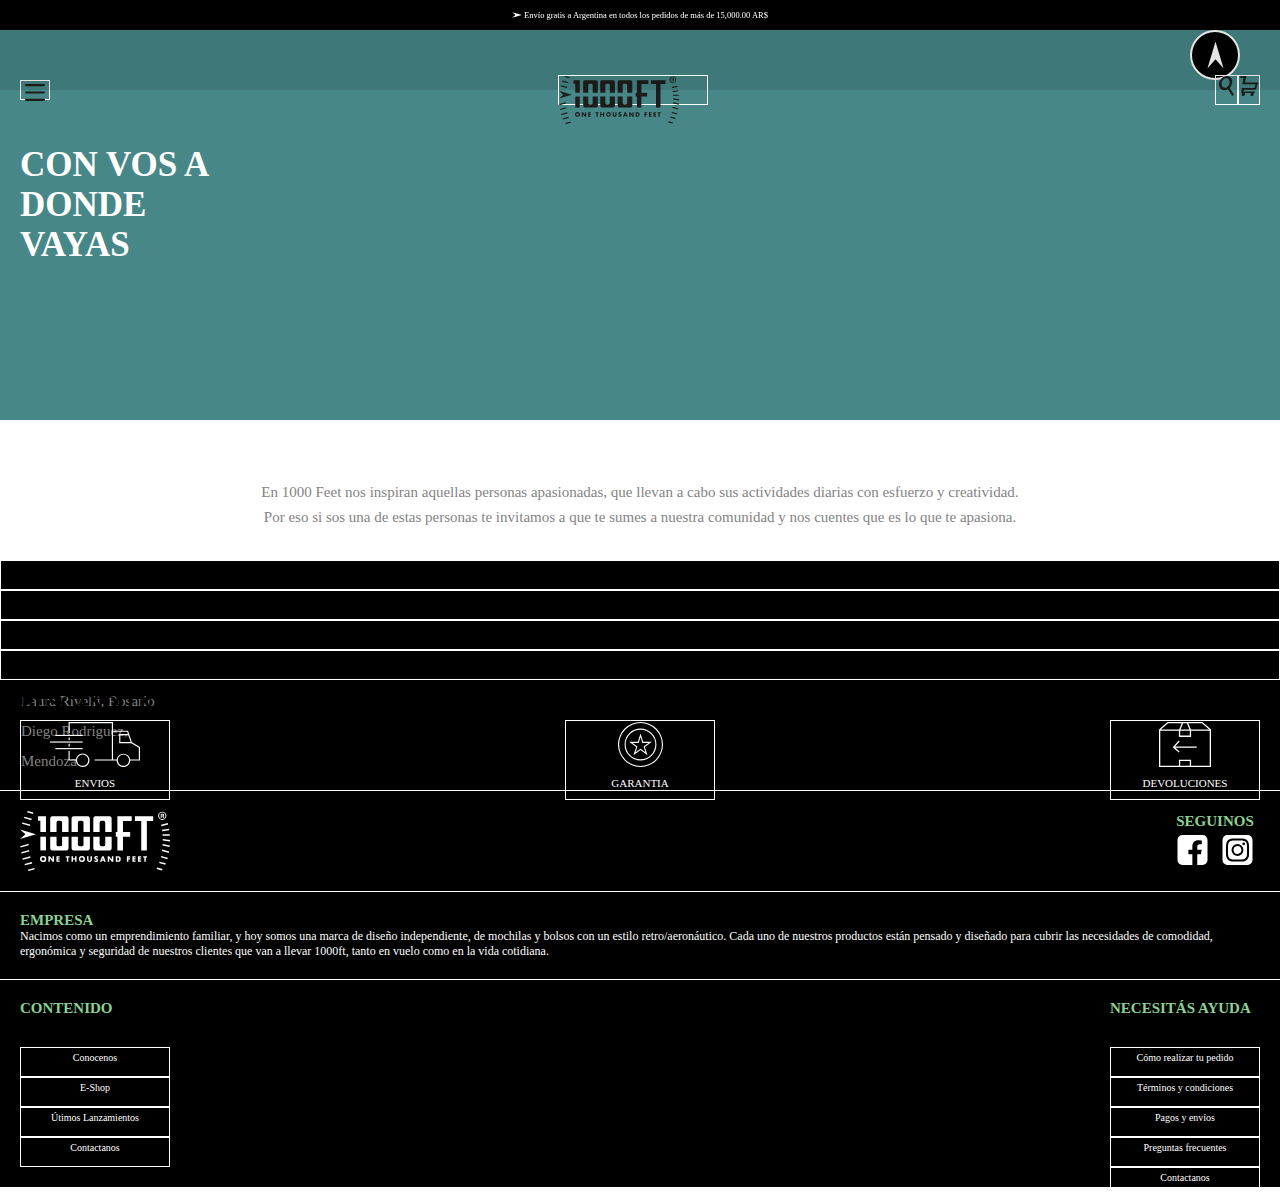
==== pages/comunidad.html @ bb214f0b "mi primer commit" ====
<!DOCTYPE html>
<html lang="es">
<head>
    <meta charset="UTF-8">
    <meta http-equiv="X-UA-Compatible" content="IE=edge">
    <meta name="viewport" content="width=device-width, initial-scale=1.0">
    <link rel="shortcut icon" href="../assets/img/1000ftfavicon.png">
    <link rel="stylesheet" href="../css/futura.css">
    <link rel="stylesheet" href="../css/montserrat.css">
    <link rel="stylesheet" href="../css/estilos.css">
    <title>1000 FT</title>
</head>

<body>
    <header>
        <div class="marquesina">
            <img src="../assets/img/flecha_envios.svg" alt="flecha_envios">
            Envío gratis a Argentina en todos los pedidos de más de 15,000.00 AR$
        </div>
        <div class="flex_contenedor_padre">
            <a class="hamburguesa" href="#">
                <img src="../assets/img/hamburguesa.svg" alt="hamburguesa">
            </a>
            <nav class="nav_bar">
                <ul>
                    <li><a href="pages/mision.html">MISIÓN</a></li>
                    <li><a href="pages/productos.html">PRODUCTOS</a></li>
                    <li><a href="pages/novedades.html">NOVEDADES</a></li>
                    <li><a href="pages/contacto.html">CONTACTO</a></li>
                </ul>
            </nav>
            <a href="../index.html"><img class="logo" src="../assets/img/logo_1000feet_home.svg" alt="1000feet"></a>
            <div class="lupa_carrito">
                <a href="">
                    <img src="../assets/img/lupa.svg" alt="lupa">
                </a>
                <a href="">
                    <img src="../assets/img/carrito.svg" alt="carrito">
                </a>
            </div>
        </div>
    </header>

    <main>
        <div class="banner_comunidad">
            <h1>CON VOS A DONDE VAYAS</h1>
        </div>
    </main>

    <section>
        <div class="section1_encabezado">
            <div class="fondo_skew">
                <h2>BIENVENIDOS</h2>
            </div>
            <p>En 1000 Feet nos inspiran aquellas personas apasionadas, que llevan a cabo sus actividades diarias con esfuerzo y creatividad.<br> Por eso si sos una de estas personas te invitamos a que te sumes a nuestra comunidad y nos cuentes que es lo que te apasiona.</p>        
        </div>
        <div class="grid_container_comunidad">
            <a class="nota1" href="#">
                <img src="" alt="">
                <div class="bajada_nota">
                    <h4>DEJAR TODO POR UN SUEÑO</h4>
                    <p>Kevin Ramirez, Buenos Aires</p>
                </div>
                
            </a>
            <a class="nota2" href="#">
                <img src="" alt="">
                <div class="bajada_nota">
                    <h4>CAPTURANDO MOMENTOS UNICOS</h4>
                    <p>Jimena Fossati, Cordoba</p>
                </div>
            </a>
            <a class="nota3" href="#">
                <img src="" alt="">
                <div class="bajada_nota">
                    <h4>CONSTRUYENDO EL DIA A DIA</h4>
                    <p>Laura Rivelli, Rosario</p>
                </div>
            </a>
            <a class="nota4" href="#">
                <img src="" alt="">
                <div class="bajada_nota">
                    <h4>BUSCANDO NUEVOS DESAFIOS</h4>
                    <p>Diego Rodriguez, Mendoza</p>
                </div>
            </a>
        </div>
        
    </section>

    <footer>
        <div class="shipping">
            <a class="bajada" href="#">
                <img src="../assets/img/envios.svg" alt="">
                <p>ENVIOS</p>
            </a>
            <a class="bajada" href="#">
                <img src="../assets/img/garantia.svg" alt="">
                <p>GARANTIA</p>
            </a>
            <a class="bajada" href="#">
                <img src="../assets/img/devoluciones.svg" alt="">
                <p>DEVOLUCIONES</p>
            </a>
        </div>

        <div class="grid_container_footer">
            <div class="logo_footer">
                <img src="../assets/img/logo_1000feet_footer_blanco.svg" alt="logo_footer">
                <div class="redes">
                    <h5>SEGUINOS</h5>
                    <div>
                        <img src="../assets/img/facebook_blanco.svg" alt="facebook">
                        <img src="../assets/img/instagram_blanco.svg" alt="instagram">
                    </div>
                </div>
            </div>
            <div class="empresa_footer">
                <h5>EMPRESA</h5>
                <p>Nacimos como un emprendimiento familiar, y hoy somos una marca de diseño independiente, de mochilas y bolsos con un estilo retro/aeronáutico. Cada uno de nuestros productos están pensado y diseñado para cubrir las necesidades de comodidad, ergonómica y seguridad de nuestros clientes que van a llevar 1000ft, tanto en vuelo como en la vida cotidiana.</p>
            </div>
            <div class="contenido_ayuda">
                <div class="contenido_footer">
                    <h5>CONTENIDO</h5>
                    <div>
                        <a href="pages/mision.html">Conocenos</a>
                        <a href="pages/productos.html">E-Shop</a>
                        <a href="pages/novedades.html">Útimos Lanzamientos</a>
                        <a href="pages/contacto.html">Contactanos</a>
                    </div>
                    
                </div>
                <div class="ayuda_footer">
                    <h5>NECESITÁS AYUDA</h5>
                    <div>
                    <a href="pages/pedidos.html">Cómo realizar tu pedido</a>
                    <a href="pages/terminos_condiciones.html">Términos y condiciones</a>
                    <a href="pages/pagos_envios.html">Pagos y envíos</a>
                    <a href="pages/preguntas_frecuentes.html">Preguntas frecuentes</a>
                    <a href="pages/contacto.html">Contactanos</a>
                    </div>
                </div>
            </div>
        </div>
        
    </footer>
    <a href="#" class="subir"></a>
</body>
</html>
---- css/futura.css ----
@font-face {
    font-family: "FuturaStd-BoldOblique";
    src: url("../fonts/FuturaStd-BoldOblique.otf") format("opentype");
}

@font-face {
    font-family: "FuturaStd-HeavyOblique";
    src: url("../fonts/FuturaStd-HeavyOblique.otf") format("opentype");
}
---- css/montserrat.css ----
@font-face {
    font-family: "Montserrat-Medium";
    src: url("../fonts/Montserrat-Medium.otf") format("opentype");
}

@font-face {
    font-family: "Montserrat-Italic";
    src: url("../fonts/Montserrat-Italic.otf") format("opentype");
}


@font-face {
    font-family: "Montserrat-Regular";
    src: url("../fonts/Montserrat-Regular.otf") format("opentype");
}
---- css/estilos.css ----
*{
    padding: 0px;
    margin: 0px;
    box-sizing: border-box;
}
html{
    scroll-behavior: smooth ;
}
.subir{
    height: 50px;
    width: 50px;
    border: solid white 2px;
    border-radius: 50%;
    background-color: black;
    position: fixed;
    bottom: 40px;
    right: 40px;
    text-align: center;
    line-height: 40px;
    background-image: url(../assets/img/flecha_subir.svg);
    background-position: center;
    background-repeat: no-repeat;
    background-size: 17px;
}

/* HEADER STYLE */
header{
    height:90px;
    width: 100%;
    z-index: 98;
    position: absolute;
    /* background-color: blue; */
}

.marquesina{
    height: 30px;
    width: 100%;
    line-height: 30px;
    text-align: center;
    font-size: 8.5px;
    background-color: black;
    color: white;
    overflow: hidden;
    padding: 0px 20px 0px 20px;
    
}

.marquesina img{
    width: 10px;
    line-height: 30px;
}

.flex_contenedor_padre{
    display: flex;
    flex-flow: row nowrap;
    justify-content: space-between;
    align-items: center;
    height: 60px;
    width: 100%;
    background-color: #0000001c;
    padding: 20px;
}

.nav_bar{
    background-color: aqua;
    display: none;
}
.nav_bar ul li{
    list-style: none;
}

.hamburguesa{
    height: 20px;
    width: 30px;
    mix-blend-mode: multiply;
    /* background-color: bisque; */
}

.hamburguesa img{
    height: 17px;
    text-align: left;
    mix-blend-mode: multiply;
}

.logo{
    color: aqua;
    width: 120px;
    align-items: center;
    display: block;
    mix-blend-mode: multiply;
    position: relative;
    text-align: center;
    z-index: 99;
    /* background-color: antiquewhite */
    ;
}

.lupa_carrito{
    height: 25px;
    width: 45px;
    text-align: center;
    mix-blend-mode: multiply;
    /* background-color: blue; */
    display: flex;
    align-items: center;
    justify-content: space-between;
}

div.lupa_carrito img{
    height: 20px;
    margin: auto;
    text-align: center;
    mix-blend-mode: multiply;
    display: inline;

}

/* MAIN STYLE */
main{
    align-items: center;
    height: 420px;
    width: 100%;
    position: relative;
    overflow: hidden;
    background-color: blue;
}
.banner{
top: 40px;
height: 420px;
width: 100%;
padding: 20px;
background-size: cover;
background-repeat: no-repeat;
background-position: -148px;
}

h1{
    top: 25px;
    width: 200px;
    font-size: 35px;
    color: white;
    margin-top: 100px;
    position: relative;
}

a{
    top: 30px;
    height: 30px;
    width: 150px;
    border: solid white 1px;
    display: block;
    text-align: center;
    line-height: 30px;
    color: white;
    position: relative;
    text-decoration: none;
}


a p{
    width: 150px;
    display: block;
    text-align: center;
    line-height: 30px;
    font-size: 17px;
    color: white;
    position: relative;
}



/* PRODUCTOS CATEGORIAS */

.grid_container_productos{
    height: auto;
    width: 100%;
}

.productos img{
    width: 100%;
}
.section1_encabezado{
    width: 100%;
    display: flex;
    flex-direction: column;
    justify-content: space-between;
    align-items: center;
    /* background-color: aqua; */
    padding:  20px 0px 20px 0px;
}

.section1_encabezado p{
    width: 100%;
    font-size: 15px;
    line-height: 25px;
    color: rgb(131, 131, 131);
    text-align: center;
    /* background-color: aqua; */
    padding: 10px 20px 0px 20px;
}

h2{
    text-align: center;
    line-height: 30px;
    color: white;
    font-size: 18px;
    transform: skewX(9deg);
}
.productos{
    display: flex;
    justify-content: space-evenly;
    align-items: center;
    flex-direction: column;
    text-decoration: none;
}

.productos:hover img{
    opacity: 0.7;
}

.productos p{
    height: 40px;
    line-height: 40px;
    color: rgb(131, 131, 131);
    /* background-color: blue; */
    

}

/* SECTION COMUNIDAD StYLE */
section.comunidad{
    height: 250px;
    width: 100%;
    padding-left: 20px;
    background-size: cover;
    background-repeat: no-repeat;
    background-position: -190px;
    background-color: aqua;
    display: flex;
    flex-flow: column wrap;
    justify-content: center;
    justify-items: center;
    }

h3{
    width: 180px;
    font-size: 30px;
    color: white;
    position: relative;
}

section a{
    top: 10px;
    height: 30px;
    width: 150px;
    border: solid white 1px;
    display: block;
    text-align: center;
    line-height: 30px;
    color: white;
    position: relative;
    text-decoration: none;
}

/* FOOTER SYLE */

footer{
    height: 100%;
    width: 100%;
    background-color: black;


}

.shipping{
    display: flex;
    flex-flow: row nowrap;
    justify-content: space-between;
    align-items: center;
    border-bottom: 1px solid white;
    padding: 20px;
}

.shipping a{
    display: flex;
    flex-flow: column nowrap;
    justify-content: space-around;
    align-items: center;
}


.shipping img{
    height: 45px;
}
.bajada{
    display:flex ;
    flex-flow: row nowrap;
    justify-content: space-between;
    align-items: center;
    height: 80px;
}
.shipping P{
    color: white;
    font-size: 11px;
}

.logo_footer{

    width: 100%;
    padding: 20px;
    border-bottom: 1px solid white;
    display: inline;
    display: flex;
    flex-flow: row nowrap;
    justify-content: space-between;
    align-items: center;

}

.logo_footer img{
    width: 150px;
}

.redes{
    display: inline;
    display: flex;
    flex-flow: column nowrap;
    justify-content: center;
    align-items: center;
    /* border-bottom: 1px solid white; */
    /* background-color: rgb(34, 20, 128); */
}

.redes div{
    display: flex;
    flex-flow: row nowrap;
    justify-content: space-evenly;
    align-items: center;
    height: 40px;
    width: 90px;
    /* background-color: rgb(28, 180, 180); */
}
.redes img{
    height: 30px;
}


.empresa_footer{
    display: flex;
    flex-flow: column nowrap;
    justify-content: center;
    border-bottom: 1px solid white;
    /* background-color: aquamarine; */
    padding: 20px;
}

.empresa_footer p{
    width: 100%;
    color: white;
    font-size: 12px;
    line-height: 15px;
}

.contenido_ayuda{
    width: 100%;
    padding: 20px;
    display: inline;
    display: flex;
    flex-flow: row nowrap;
    justify-content: space-between;
    align-items: flex-start;
}
.contenido_footer{
    display: flex;
    flex-flow: column nowrap;
    justify-content: flex-start;
    /* background-color: aqua; */
}


.ayuda_footer{
    display: flex;
    flex-flow: column nowrap;
    justify-content: flex-start;
    /* background-color: aqua; */
}

h5{
    font-size: 15px;
    text-transform: uppercase;
    color: rgb(139, 209, 147);
}

footer a{
    color: rgb(255, 255, 255);
    text-decoration: none;
    display: block;
    font-size: 10px;
    line-height: 20px;
}



.banner_comunidad{
    top: 40px;
    height: 420px;
    width: 100%;
    padding: 20px;
    background-size: cover;
    background-repeat: no-repeat;
    background-position: -450px;
    background-color: rgb(71, 135, 135);
    }
.bajada_nota{
    padding: 10px 20px 20px 20px;
}

.grid_container_comunidad{
    height: auto;
    width: 100%;
}

.grid_container_comunidad a{
    text-decoration: none;
    width: 100%;
    background-color: black;
}

.grid_container_comunidad img{
    width: 100%;
}

.grid_container_comunidad h4{
    text-align: left;
    line-height: 25px;
    color: black;
    font-size: 20px;

}

.grid_container_comunidad h4+p{
    text-align: left;
    line-height: 30px;
    color: rgb(131, 131, 131);
    font-size: 15px;
}
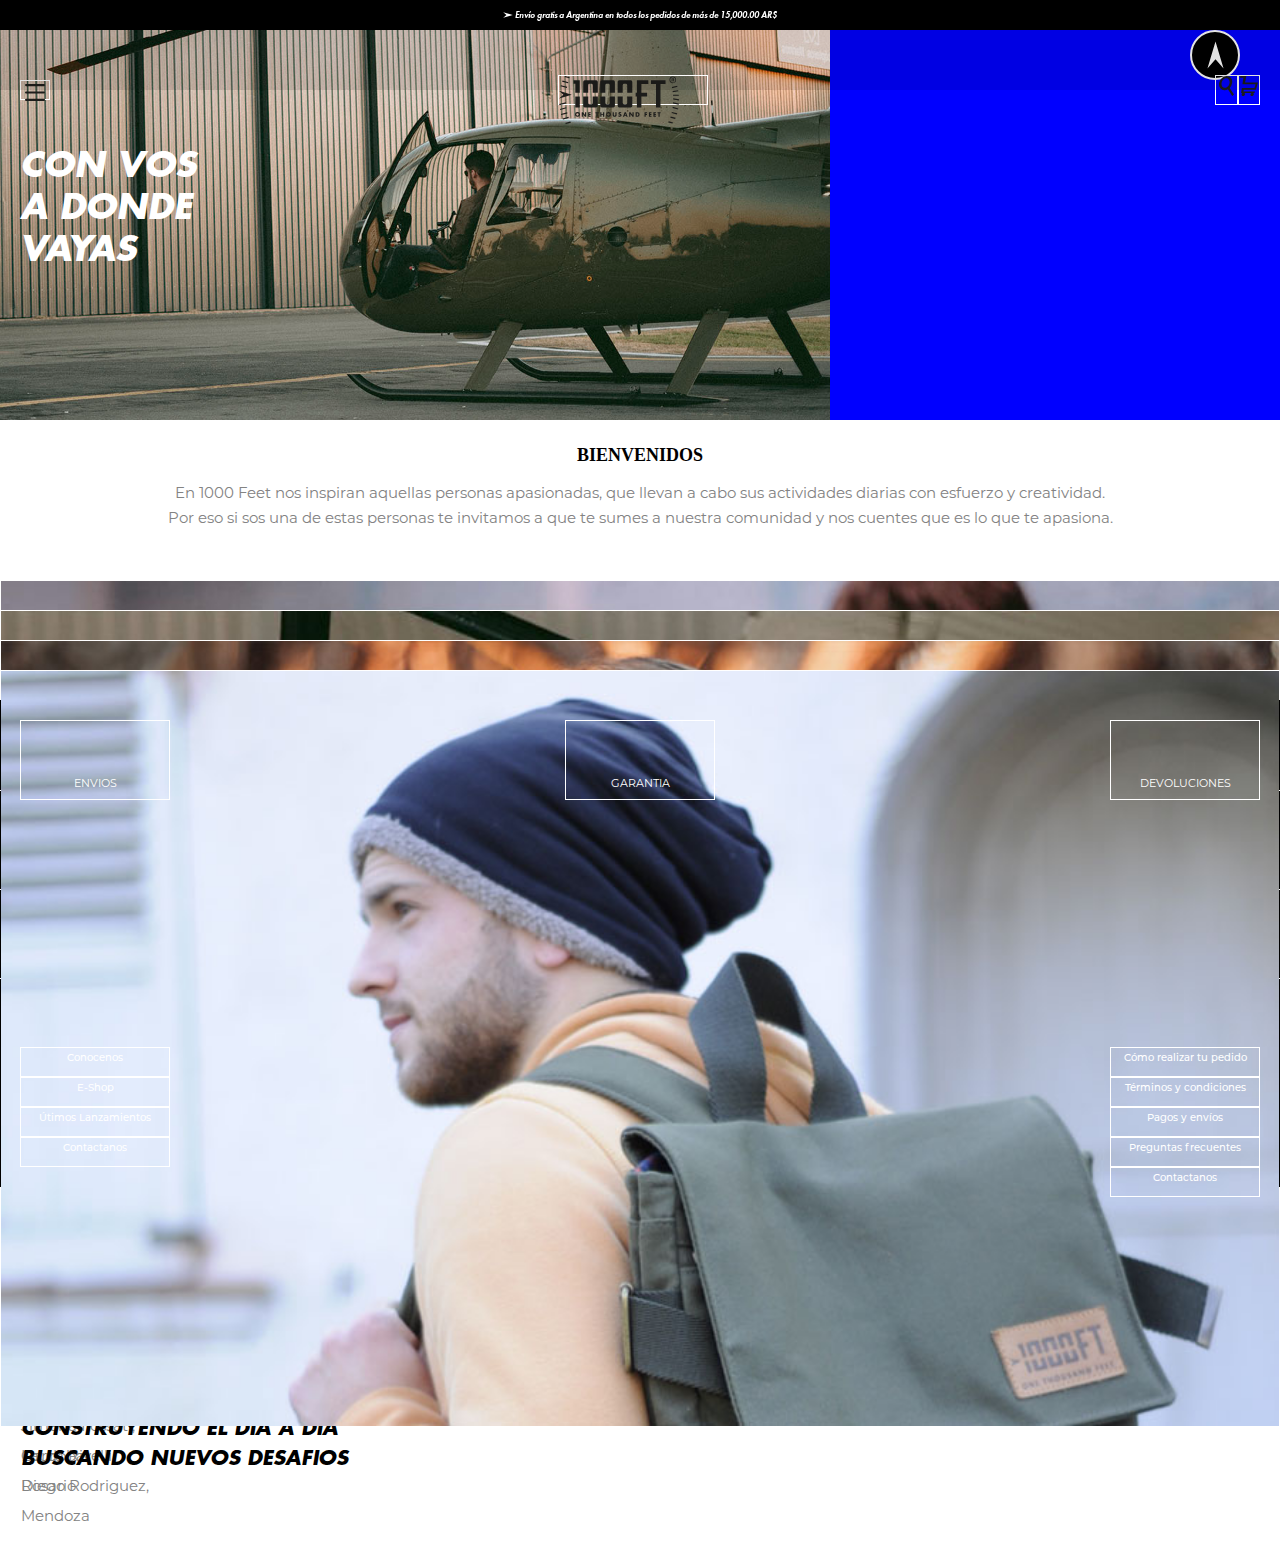
==== commit c031611d: "agrego img y estilos" ====
--- a/pages/comunidad.html
+++ b/pages/comunidad.html
@@ -49,14 +49,14 @@
 
     <section>
         <div class="section1_encabezado">
-            <div class="fondo_skew">
+            <div>
                 <h2>BIENVENIDOS</h2>
             </div>
             <p>En 1000 Feet nos inspiran aquellas personas apasionadas, que llevan a cabo sus actividades diarias con esfuerzo y creatividad.<br> Por eso si sos una de estas personas te invitamos a que te sumes a nuestra comunidad y nos cuentes que es lo que te apasiona.</p>        
         </div>
         <div class="grid_container_comunidad">
             <a class="nota1" href="#">
-                <img src="" alt="">
+                <img src="../assets/img/kevin.jpg" alt="">
                 <div class="bajada_nota">
                     <h4>DEJAR TODO POR UN SUEÑO</h4>
                     <p>Kevin Ramirez, Buenos Aires</p>
@@ -64,21 +64,21 @@
                 
             </a>
             <a class="nota2" href="#">
-                <img src="" alt="">
+                <img src="../assets/img/fotografa.jpg" alt="">
                 <div class="bajada_nota">
                     <h4>CAPTURANDO MOMENTOS UNICOS</h4>
                     <p>Jimena Fossati, Cordoba</p>
                 </div>
             </a>
             <a class="nota3" href="#">
-                <img src="" alt="">
+                <img src="../assets/img/arquitecta.jpg" alt="">
                 <div class="bajada_nota">
                     <h4>CONSTRUYENDO EL DIA A DIA</h4>
                     <p>Laura Rivelli, Rosario</p>
                 </div>
             </a>
             <a class="nota4" href="#">
-                <img src="" alt="">
+                <img src="../assets/img/alpinista.jpg" alt="">
                 <div class="bajada_nota">
                     <h4>BUSCANDO NUEVOS DESAFIOS</h4>
                     <p>Diego Rodriguez, Mendoza</p>
@@ -91,27 +91,27 @@
     <footer>
         <div class="shipping">
             <a class="bajada" href="#">
-                <img src="../assets/img/envios.svg" alt="">
+                <img src="assets/img/envios.svg" alt="">
                 <p>ENVIOS</p>
             </a>
             <a class="bajada" href="#">
-                <img src="../assets/img/garantia.svg" alt="">
+                <img src="assets/img/garantia.svg" alt="">
                 <p>GARANTIA</p>
             </a>
             <a class="bajada" href="#">
-                <img src="../assets/img/devoluciones.svg" alt="">
+                <img src="assets/img/devoluciones.svg" alt="">
                 <p>DEVOLUCIONES</p>
             </a>
         </div>
 
         <div class="grid_container_footer">
             <div class="logo_footer">
-                <img src="../assets/img/logo_1000feet_footer_blanco.svg" alt="logo_footer">
+                <img src="assets/img/logo_1000feet_footer_blanco.svg" alt="logo_footer">
                 <div class="redes">
                     <h5>SEGUINOS</h5>
                     <div>
-                        <img src="../assets/img/facebook_blanco.svg" alt="facebook">
-                        <img src="../assets/img/instagram_blanco.svg" alt="instagram">
+                        <img src="assets/img/facebook_blanco.svg" alt="facebook">
+                        <img src="assets/img/instagram_blanco.svg" alt="instagram">
                     </div>
                 </div>
             </div>
--- a/css/estilos.css
+++ b/css/estilos.css
@@ -37,6 +37,7 @@
     width: 100%;
     line-height: 30px;
     text-align: center;
+    font-family: "FuturaStd-HeavyOblique";
     font-size: 8.5px;
     background-color: black;
     color: white;
@@ -129,14 +130,17 @@
 height: 420px;
 width: 100%;
 padding: 20px;
+background-image: url(../assets/img/bannerprincipal_chico.jpg);
 background-size: cover;
 background-repeat: no-repeat;
 background-position: -148px;
+/* background-color: rgb(71, 135, 135); */
 }
 
 h1{
     top: 25px;
     width: 200px;
+    font-family: "FuturaStd-BoldOblique";
     font-size: 35px;
     color: white;
     margin-top: 100px;
@@ -154,14 +158,16 @@
     color: white;
     position: relative;
     text-decoration: none;
-}
-
+    font-family: "Montserrat-Italic";
+
+}
 
 a p{
     width: 150px;
     display: block;
     text-align: center;
     line-height: 30px;
+    font-family: "Montserrat-Italic";
     font-size: 17px;
     color: white;
     position: relative;
@@ -191,6 +197,7 @@
 
 .section1_encabezado p{
     width: 100%;
+    font-family: "Montserrat-Regular";
     font-size: 15px;
     line-height: 25px;
     color: rgb(131, 131, 131);
@@ -202,9 +209,8 @@
 h2{
     text-align: center;
     line-height: 30px;
-    color: white;
+    color: rgb(0, 0, 0);
     font-size: 18px;
-    transform: skewX(9deg);
 }
 .productos{
     display: flex;
@@ -221,6 +227,7 @@
 .productos p{
     height: 40px;
     line-height: 40px;
+    font-family: "Montserrat-Regular";
     color: rgb(131, 131, 131);
     /* background-color: blue; */
     
@@ -232,6 +239,7 @@
     height: 250px;
     width: 100%;
     padding-left: 20px;
+    background-image: url(../assets/img/helicoptero.jpg);
     background-size: cover;
     background-repeat: no-repeat;
     background-position: -190px;
@@ -244,22 +252,26 @@
 
 h3{
     width: 180px;
+    font-family: "FuturaStd-BoldOblique";
     font-size: 30px;
     color: white;
     position: relative;
-}
-
-section a{
+    /* background-color:aqua ; */
+}
+
+section a.botton_skew{
     top: 10px;
     height: 30px;
     width: 150px;
     border: solid white 1px;
     display: block;
+    transform: skewX(-9deg);
     text-align: center;
     line-height: 30px;
     color: white;
     position: relative;
     text-decoration: none;
+    /* background-color: aqua; */
 }
 
 /* FOOTER SYLE */
@@ -279,6 +291,7 @@
     align-items: center;
     border-bottom: 1px solid white;
     padding: 20px;
+    /* background-color: blue; */
 }
 
 .shipping a{
@@ -286,6 +299,7 @@
     flex-flow: column nowrap;
     justify-content: space-around;
     align-items: center;
+    /* background-color: blue; */
 }
 
 
@@ -298,9 +312,11 @@
     justify-content: space-between;
     align-items: center;
     height: 80px;
+    /* background-color: rgb(161, 14, 14); */
 }
 .shipping P{
     color: white;
+    font-family: "Montserrat-Regular";
     font-size: 11px;
 }
 
@@ -357,6 +373,7 @@
 .empresa_footer p{
     width: 100%;
     color: white;
+    font-family: "Montserrat-Regular";
     font-size: 12px;
     line-height: 15px;
 }
@@ -387,6 +404,7 @@
 
 h5{
     font-size: 15px;
+    font-family: "FuturaStd-HeavyOblique";
     text-transform: uppercase;
     color: rgb(139, 209, 147);
 }
@@ -394,6 +412,7 @@
 footer a{
     color: rgb(255, 255, 255);
     text-decoration: none;
+    font-family: "Montserrat-Medium";
     display: block;
     font-size: 10px;
     line-height: 20px;
@@ -406,10 +425,11 @@
     height: 420px;
     width: 100%;
     padding: 20px;
+    background-image: url(../assets/img/helicoptero.jpg);
     background-size: cover;
     background-repeat: no-repeat;
     background-position: -450px;
-    background-color: rgb(71, 135, 135);
+    /* background-color: rgb(71, 135, 135); */
     }
 .bajada_nota{
     padding: 10px 20px 20px 20px;
@@ -434,6 +454,7 @@
     text-align: left;
     line-height: 25px;
     color: black;
+    font-family: "FuturaStd-BoldOblique";
     font-size: 20px;
 
 }
@@ -442,5 +463,6 @@
     text-align: left;
     line-height: 30px;
     color: rgb(131, 131, 131);
+    font-family: "Montserrat-Regular";
     font-size: 15px;
 }
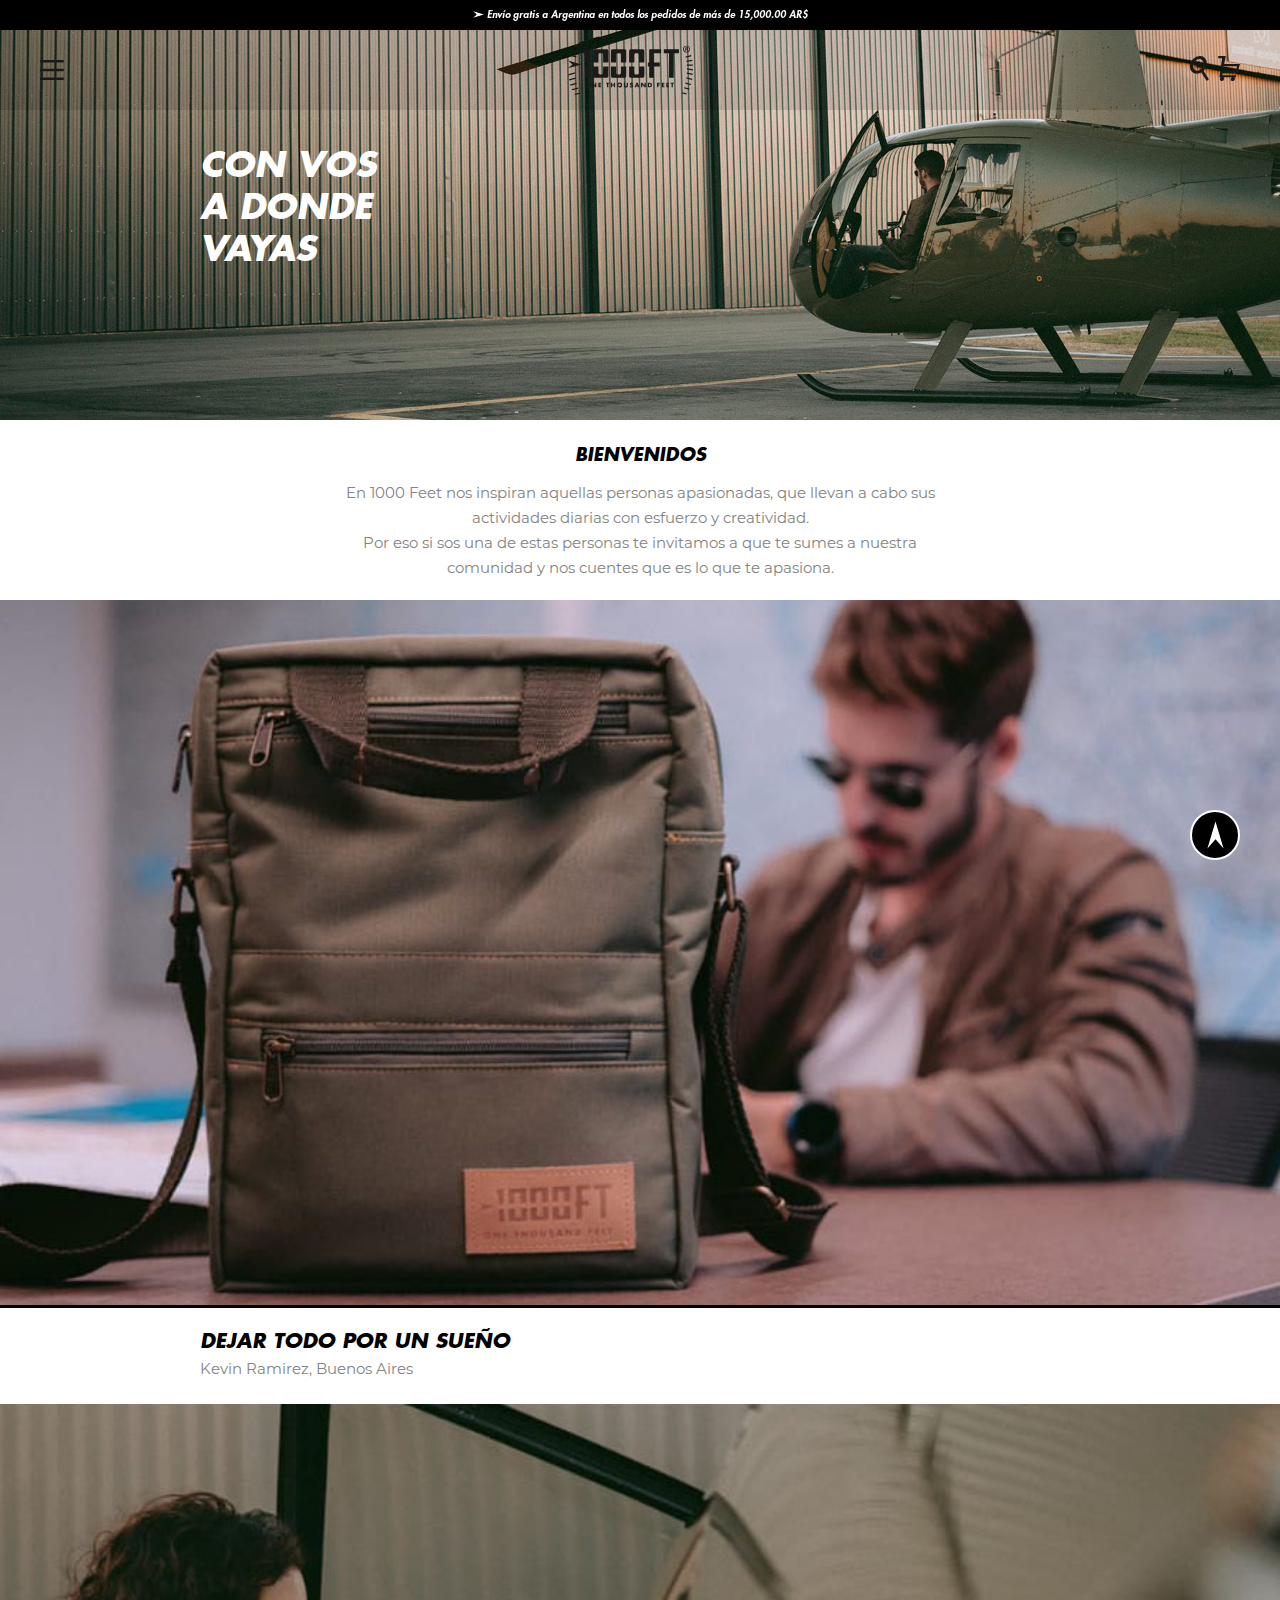
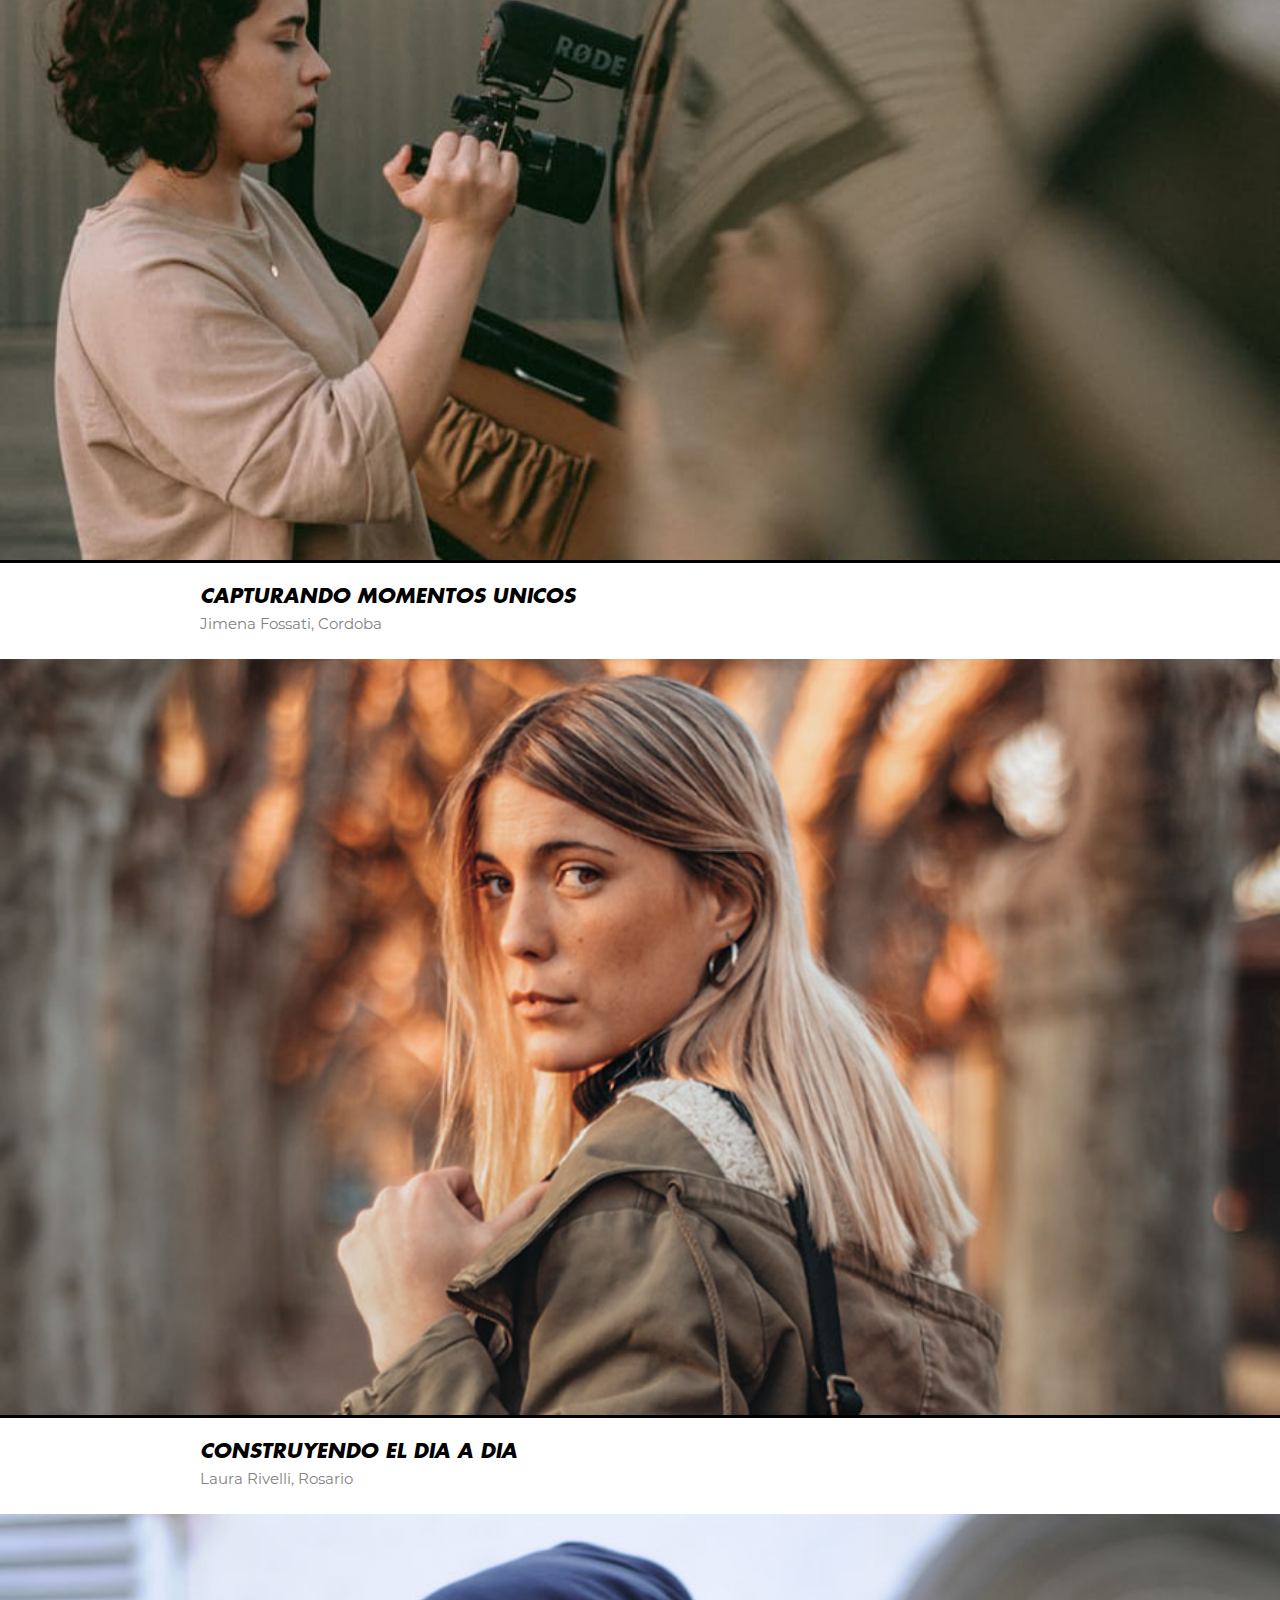
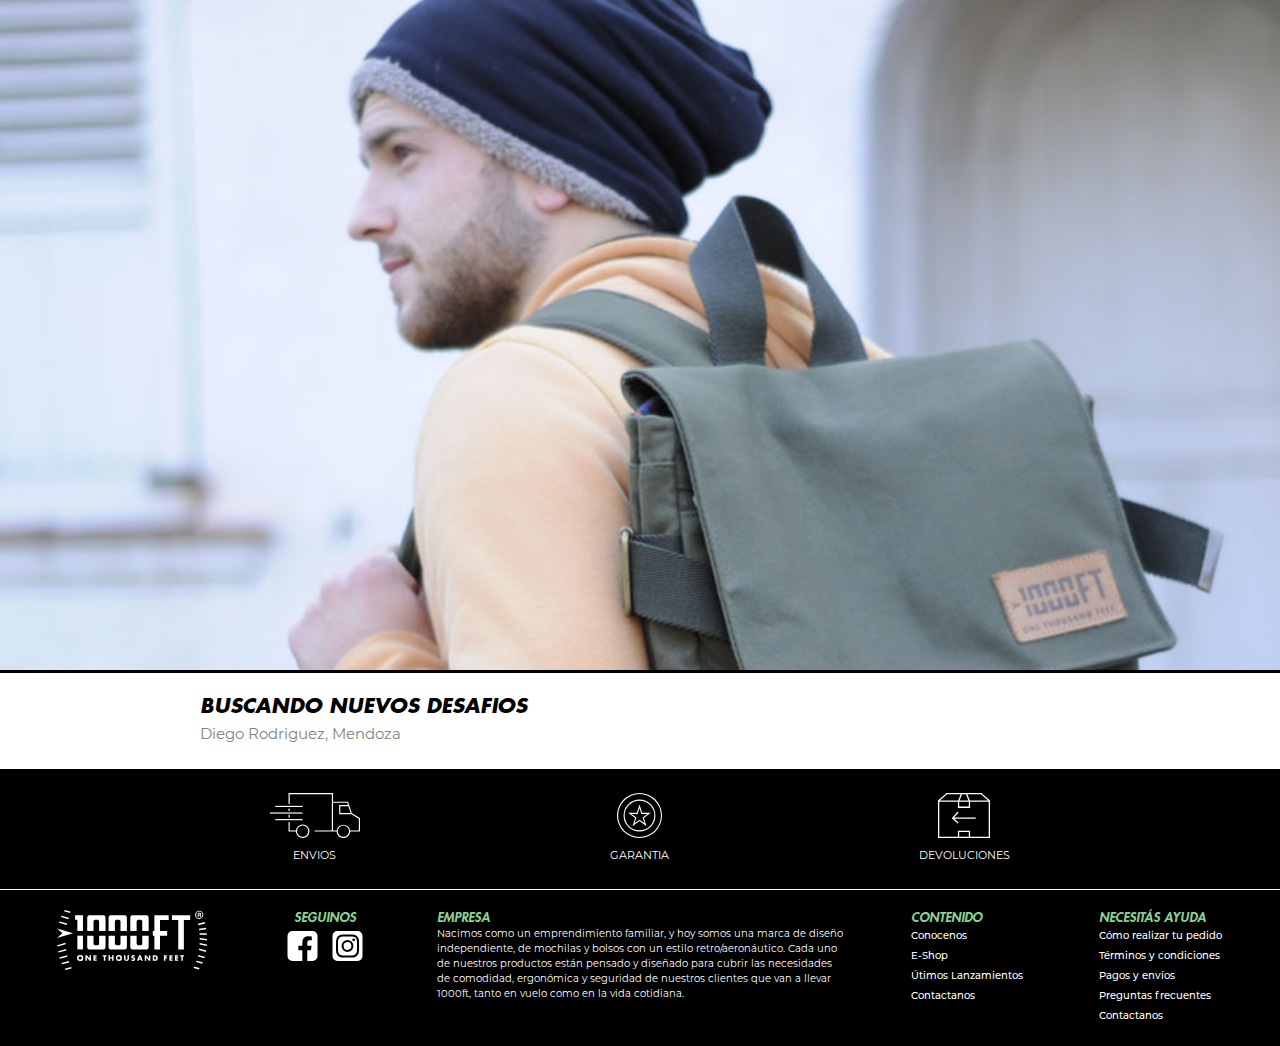
==== commit ceb5481f: "agrego media queries y estilos" ====
--- a/pages/comunidad.html
+++ b/pages/comunidad.html
@@ -91,27 +91,27 @@
     <footer>
         <div class="shipping">
             <a class="bajada" href="#">
-                <img src="assets/img/envios.svg" alt="">
+                <img src="../assets/img/envios.svg" alt="">
                 <p>ENVIOS</p>
             </a>
             <a class="bajada" href="#">
-                <img src="assets/img/garantia.svg" alt="">
+                <img src="../assets/img/garantia.svg" alt="">
                 <p>GARANTIA</p>
             </a>
             <a class="bajada" href="#">
-                <img src="assets/img/devoluciones.svg" alt="">
+                <img src="../assets/img/devoluciones.svg" alt="">
                 <p>DEVOLUCIONES</p>
             </a>
         </div>
 
         <div class="grid_container_footer">
             <div class="logo_footer">
-                <img src="assets/img/logo_1000feet_footer_blanco.svg" alt="logo_footer">
+                <img src="../assets/img/logo_1000feet_footer_blanco.svg" alt="logo_footer">
                 <div class="redes">
                     <h5>SEGUINOS</h5>
                     <div>
-                        <img src="assets/img/facebook_blanco.svg" alt="facebook">
-                        <img src="assets/img/instagram_blanco.svg" alt="instagram">
+                        <img src="../assets/img/facebook_blanco.svg" alt="facebook">
+                        <img src="../assets/img/instagram_blanco.svg" alt="instagram">
                     </div>
                 </div>
             </div>
--- a/css/estilos.css
+++ b/css/estilos.css
@@ -147,7 +147,7 @@
     position: relative;
 }
 
-a{
+.banner a{
     top: 30px;
     height: 30px;
     width: 150px;
@@ -158,11 +158,10 @@
     color: white;
     position: relative;
     text-decoration: none;
-    font-family: "Montserrat-Italic";
-
-}
-
-a p{
+}
+
+
+a.botton_skew p{
     width: 150px;
     display: block;
     text-align: center;
@@ -210,6 +209,7 @@
     text-align: center;
     line-height: 30px;
     color: rgb(0, 0, 0);
+    font-family: "FuturaStd-BoldOblique";
     font-size: 18px;
 }
 .productos{
@@ -466,3 +466,274 @@
     font-family: "Montserrat-Regular";
     font-size: 15px;
 }
+
+@media only screen and (min-width: 426px){
+
+    .marquesina{
+        font-size: 10px;
+    }
+    .marquesina img{
+        width: 11px;
+    }
+    .flex_contenedor_padre{
+    padding: 40px;
+    }
+    
+    .hamburguesa img{
+        height: 20px;
+    }
+    
+    .logo{
+        width: 125px;
+    }
+    
+    .lupa_carrito{
+        height: 25px;
+        width: 50px;
+    }
+    div.lupa_carrito img{
+        height: 25px;
+    }
+    
+
+    .banner{
+        padding: 20px 40px;
+        background-position: -80px;
+        /* background-color: rgb(71, 135, 135); */
+        }
+        
+    .grid_container_productos{
+        display: grid;
+        grid-template-columns: 1fr 1fr;
+    }
+
+    section.comunidad{
+        padding: 20px 40px;
+        background-position: -120px;
+}
+.banner_comunidad{
+    padding: 20px 40px;
+    background-position: -410px;
+    }
+
+.shipping{
+    justify-content: space-between;
+    padding: 40px;
+}
+
+.logo_footer{
+    justify-content: space-between;
+    padding: 40px;
+}
+.empresa_footer{
+    padding: 40px;
+}
+.contenido_ayuda{
+    padding: 40px;
+    justify-content: space-between;
+}
+}
+
+@media only screen and (min-width: 498px){
+
+    .marquesina{
+        font-size: 10px;
+    }
+    .marquesina img{
+        width: 11px;
+    }
+
+    .banner{
+        background-position: -10px;
+        /* background-color: rgb(71, 135, 135); */
+        }
+        
+    .grid_container_productos{
+        display: grid;
+        grid-template-columns: 1fr 1fr;
+    }
+
+    section.comunidad{
+        background-position: -50px;
+}
+.banner_comunidad{
+    padding: 20px 40px;
+    background-position: -410px;
+    }
+    .section1_encabezado{
+        padding: 20px 80px;
+    }
+    .bajada_nota{
+        padding: 20px 40px;
+    }
+}
+
+
+@media only screen and (min-width: 563px){
+
+    .banner{
+        background-position: center;
+        }
+        
+    .grid_container_productos{
+        display: grid;
+        grid-template-columns: 1fr 1fr;
+    }
+
+    section.comunidad{
+        background-position: center;
+}
+.banner_comunidad{
+    padding: 20px 40px;
+    background-position: -380px;
+    }
+}
+
+
+@media only screen and (min-width: 652px){
+
+    .banner_comunidad{
+        padding: 20px 40px;
+        background-position: -210px;
+        }
+    }
+    
+@media only screen and (min-width: 768px){
+
+    .banner{
+        background-position: center;
+        }
+        
+    .grid_container_productos{
+        display: grid;
+        grid-template-columns: 1fr 1fr 1fr 1fr;
+    }
+
+    section.comunidad{
+        padding: 20px 120px;
+        background-position: center;
+}
+
+.banner{
+    padding: 20px 120px;
+}
+    
+.banner_comunidad{
+    padding: 20px 120px;
+    background-position: center;
+    }
+
+.section1_encabezado{
+        padding: 20px 180px;
+    }
+
+    .bajada_nota{
+        padding: 20px 120px;
+    }
+
+
+.grid_container_footer{
+    display: grid;
+    grid-template-columns: 1fr 1fr 1fr;
+}
+.shipping{
+justify-content: space-evenly;
+padding: 20px;
+}
+
+.logo_footer{
+align-items: flex-start;
+justify-content: space-around;
+padding: 20px;
+border-bottom: none;
+}
+.empresa_footer{
+padding: 20px 10px;
+border-bottom: none;
+justify-content: flex-start;
+align-items: flex-start;
+}
+.empresa_footer p{
+    font-size: 10px;
+    }
+.contenido_ayuda{
+padding: 20px;
+justify-content: space-around;
+border-bottom: none;
+}
+h5{
+    font-size: 13px;
+}
+}
+
+@media only screen and (min-width: 1024px){
+
+    .banner{
+        background-position: center;
+        }
+        
+    .grid_container_productos{
+        display: grid;
+        grid-template-columns: 1fr 1fr 1fr 1fr;
+    }
+
+    section.comunidad{
+        background-position: center;
+}
+
+.banner{
+    padding: 20px 200px;
+
+    }
+    
+
+section.comunidad{
+    padding: 20px 200px;
+}
+
+.banner_comunidad{
+    padding: 20px 200px;
+    background-position: center;
+    }
+
+.section1_encabezado{
+        padding: 20px 300px;
+    }
+
+    .bajada_nota{
+        padding: 20px 200px;
+    }
+
+.grid_container_footer{
+    display: grid;
+    grid-template-columns: 1fr 1fr 1fr;
+}
+.shipping{
+justify-content: space-evenly;
+padding: 20px;
+}
+
+.logo_footer{
+align-items: flex-start;
+justify-content: space-around;
+padding: 20px;
+border-bottom: none;
+}
+.empresa_footer{
+padding: 20px 10px;
+border-bottom: none;
+justify-content: flex-start;
+align-items: flex-start;
+}
+.empresa_footer p{
+    font-size: 10px;
+    }
+.contenido_ayuda{
+padding: 20px;
+justify-content: space-around;
+border-bottom: none;
+}
+h5{
+    font-size: 13px;
+}
+}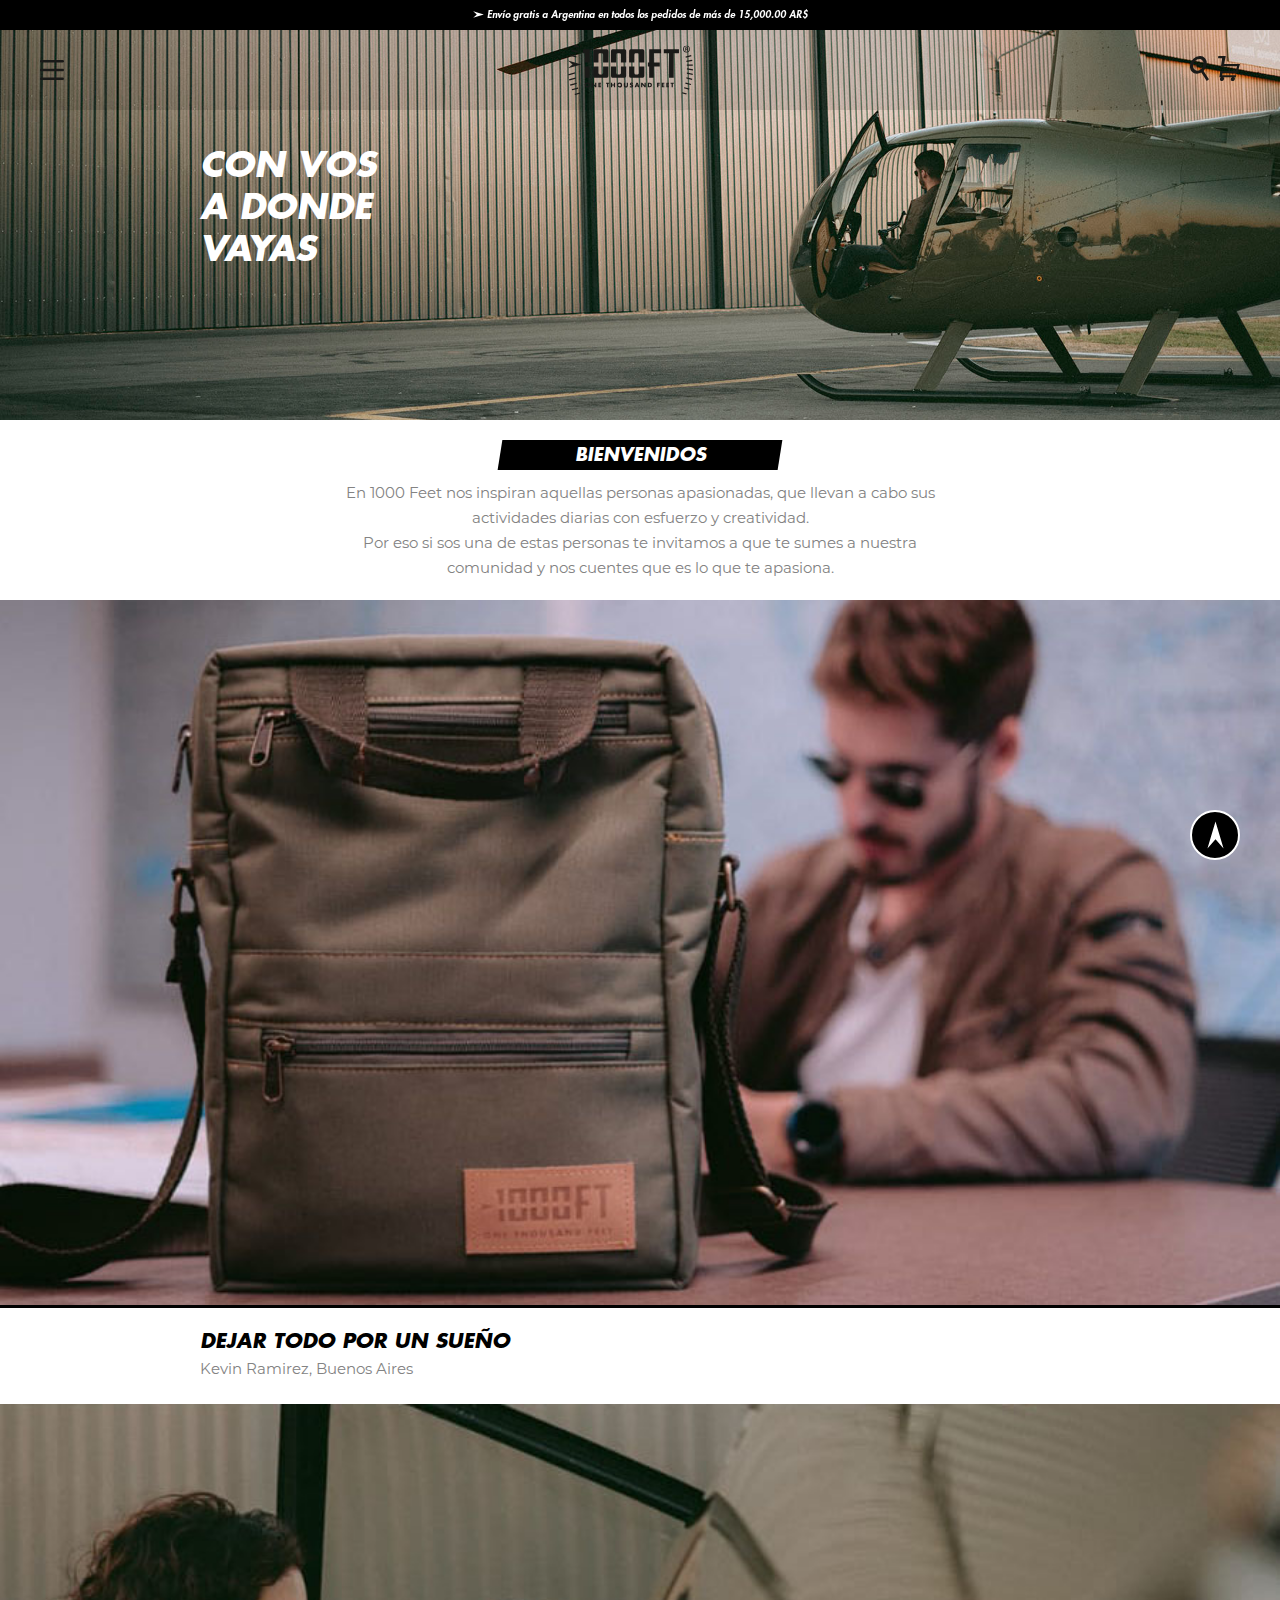
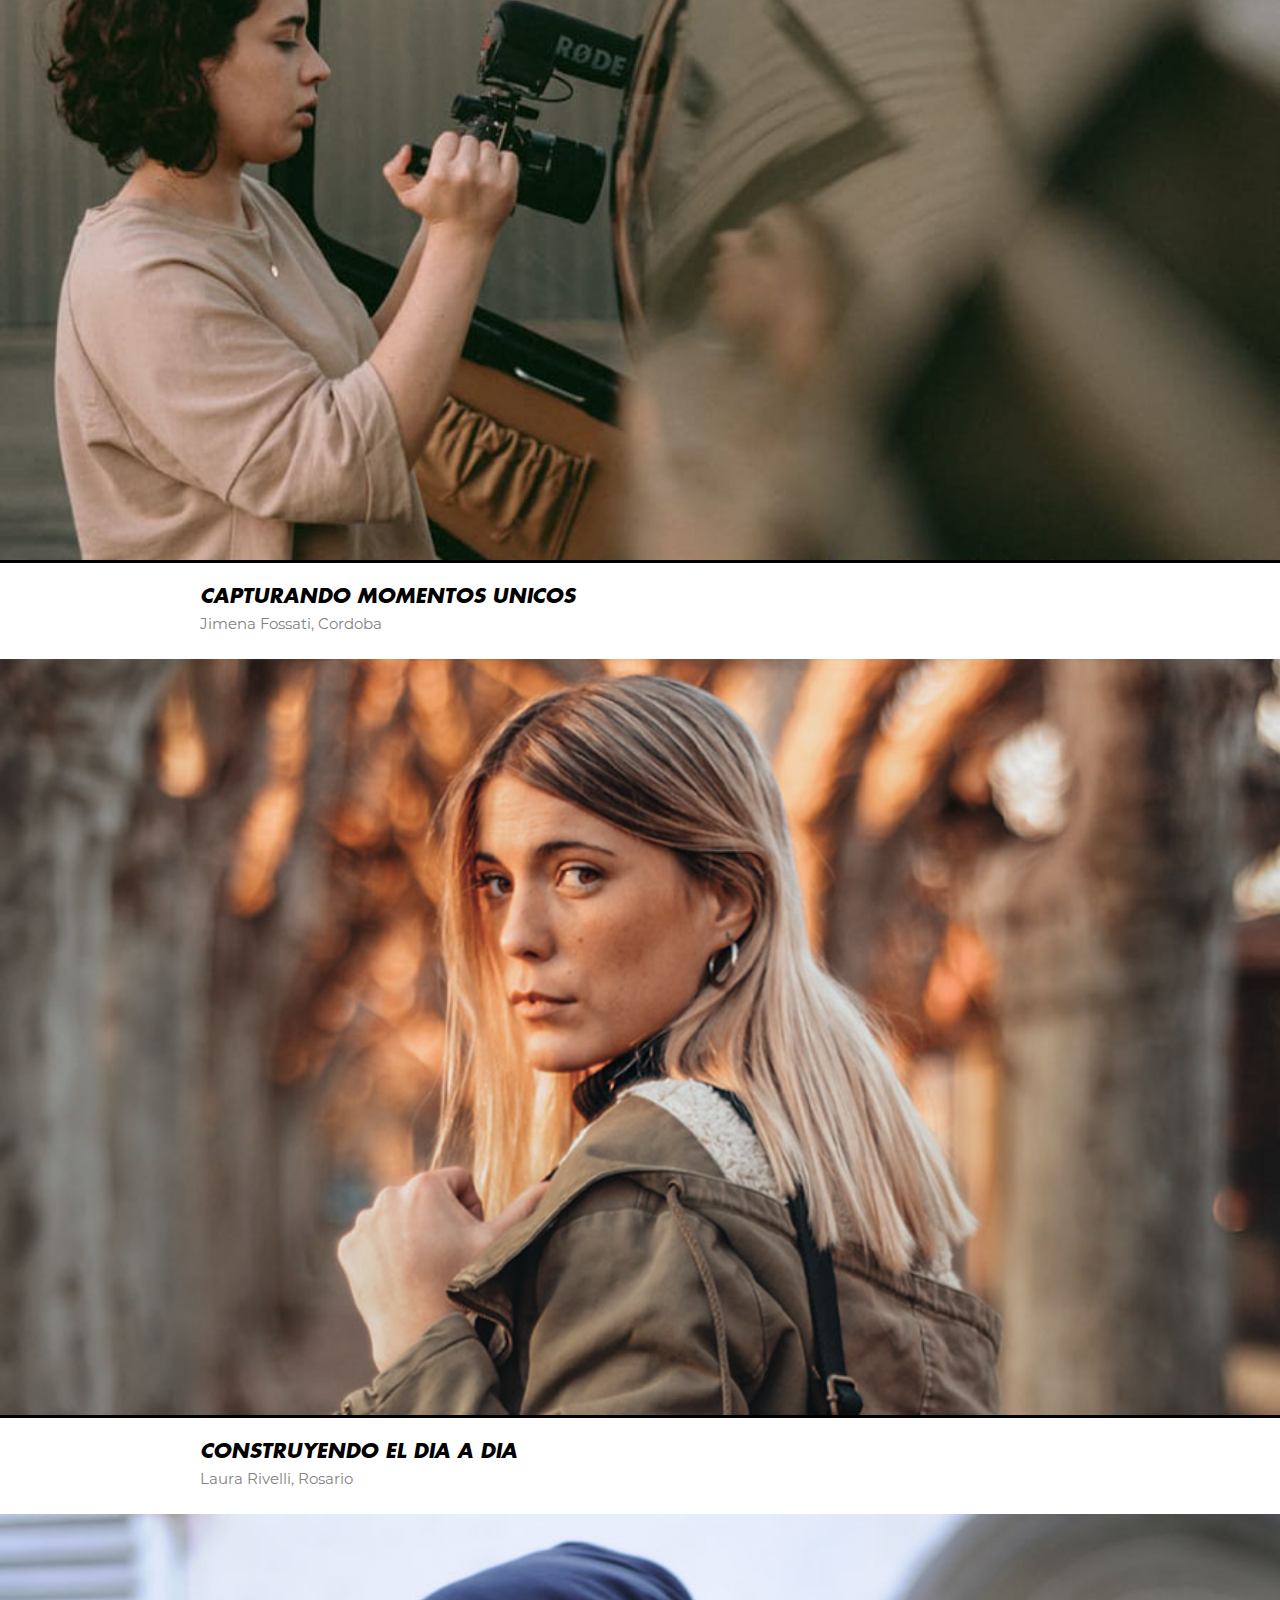
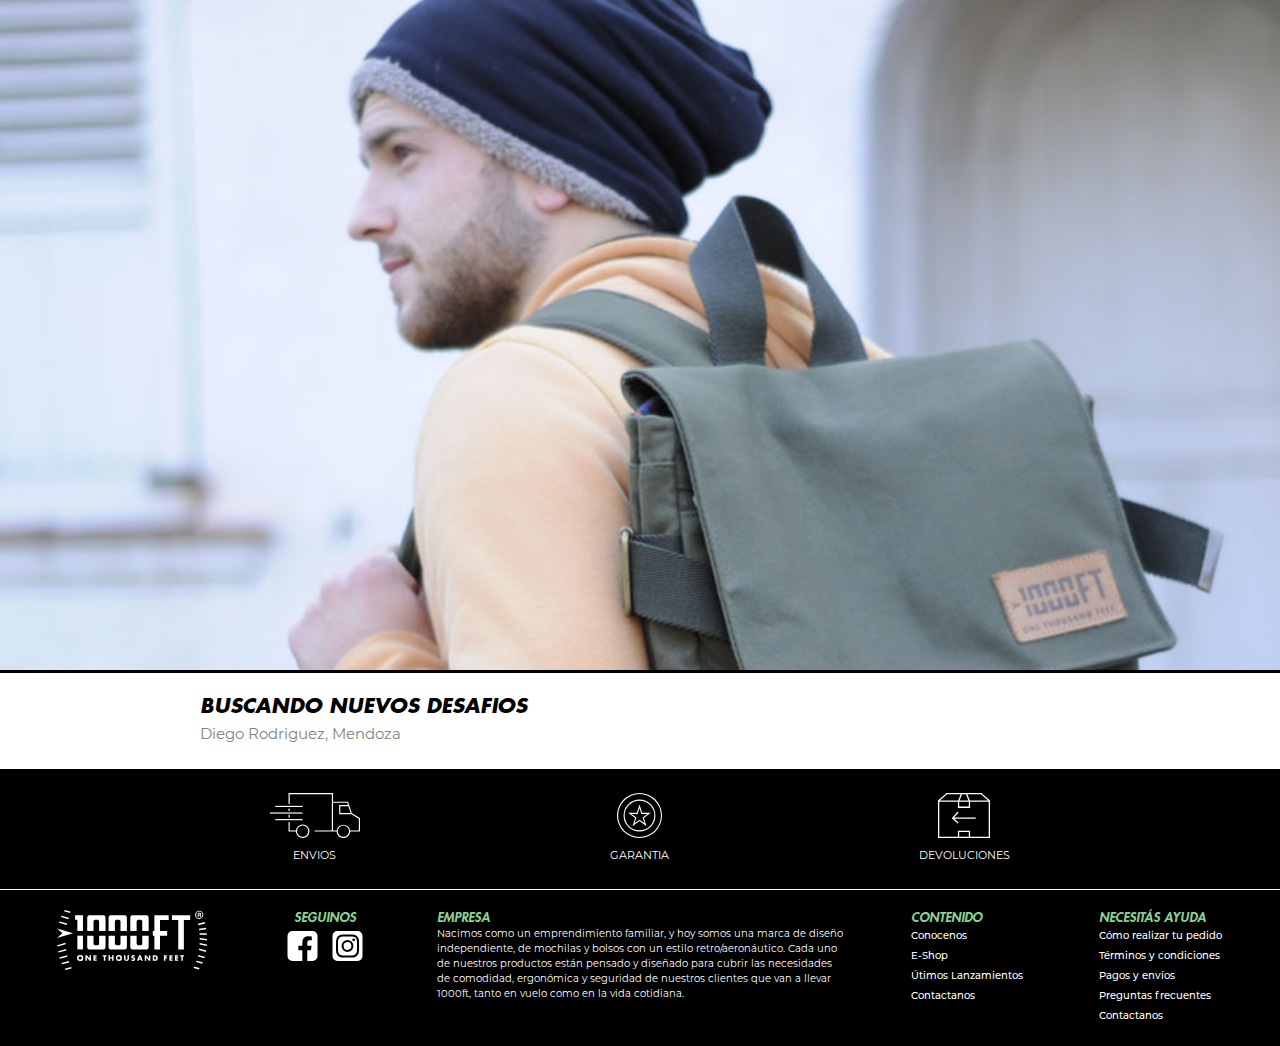
==== commit 662ad368: "correccion de cdd y clases" ====
--- a/pages/comunidad.html
+++ b/pages/comunidad.html
@@ -49,7 +49,7 @@
 
     <section>
         <div class="section1_encabezado">
-            <div>
+            <div class="fondo_skew">
                 <h2>BIENVENIDOS</h2>
             </div>
             <p>En 1000 Feet nos inspiran aquellas personas apasionadas, que llevan a cabo sus actividades diarias con esfuerzo y creatividad.<br> Por eso si sos una de estas personas te invitamos a que te sumes a nuestra comunidad y nos cuentes que es lo que te apasiona.</p>        
--- a/css/estilos.css
+++ b/css/estilos.css
@@ -147,18 +147,31 @@
     position: relative;
 }
 
-.banner a{
+a.botton_skew{
     top: 30px;
     height: 30px;
     width: 150px;
     border: solid white 1px;
     display: block;
+    transform: skewX(-9deg);
     text-align: center;
     line-height: 30px;
     color: white;
     position: relative;
     text-decoration: none;
-}
+    transition: 1.5s;
+}
+
+a.botton_skew:hover{
+    background-color: white;
+    border: solid white 1px;
+    width: 180px;
+}
+a.botton_skew:hover p{
+    color: black;  
+    width: 180px;
+}
+
 
 
 a.botton_skew p{
@@ -170,6 +183,8 @@
     font-size: 17px;
     color: white;
     position: relative;
+    transform: skewX(9deg);
+    transition: 2s;
 }
 
 
@@ -183,6 +198,7 @@
 
 .productos img{
     width: 100%;
+    transition: 1.5s;
 }
 .section1_encabezado{
     width: 100%;
@@ -204,13 +220,19 @@
     /* background-color: aqua; */
     padding: 10px 20px 0px 20px;
 }
-
+div.fondo_skew{
+    height: 30px;
+    width: 280px;
+    background-color: black;
+    transform: skewX(-9deg);
+}
 h2{
     text-align: center;
     line-height: 30px;
-    color: rgb(0, 0, 0);
+    color: white;
     font-family: "FuturaStd-BoldOblique";
     font-size: 18px;
+    transform: skewX(9deg);
 }
 .productos{
     display: flex;
@@ -221,7 +243,7 @@
 }
 
 .productos:hover img{
-    opacity: 0.7;
+    opacity: 0.5;
 }
 
 .productos p{
@@ -314,10 +336,18 @@
     height: 80px;
     /* background-color: rgb(161, 14, 14); */
 }
-.shipping P{
+.shipping p{
     color: white;
     font-family: "Montserrat-Regular";
     font-size: 11px;
+}
+
+.shipping a:hover p{
+    color: rgb(139, 209, 147)
+}
+
+.shipping a:hover img{
+    margin-top: -10px;
 }
 
 .logo_footer{
@@ -433,7 +463,13 @@
     }
 .bajada_nota{
     padding: 10px 20px 20px 20px;
-}
+    transition: 1s;
+}
+
+.bajada_nota:hover{
+    background-image: linear-gradient(to right, rgb(139, 209, 147), white, white);
+}
+
 
 .grid_container_comunidad{
     height: auto;
